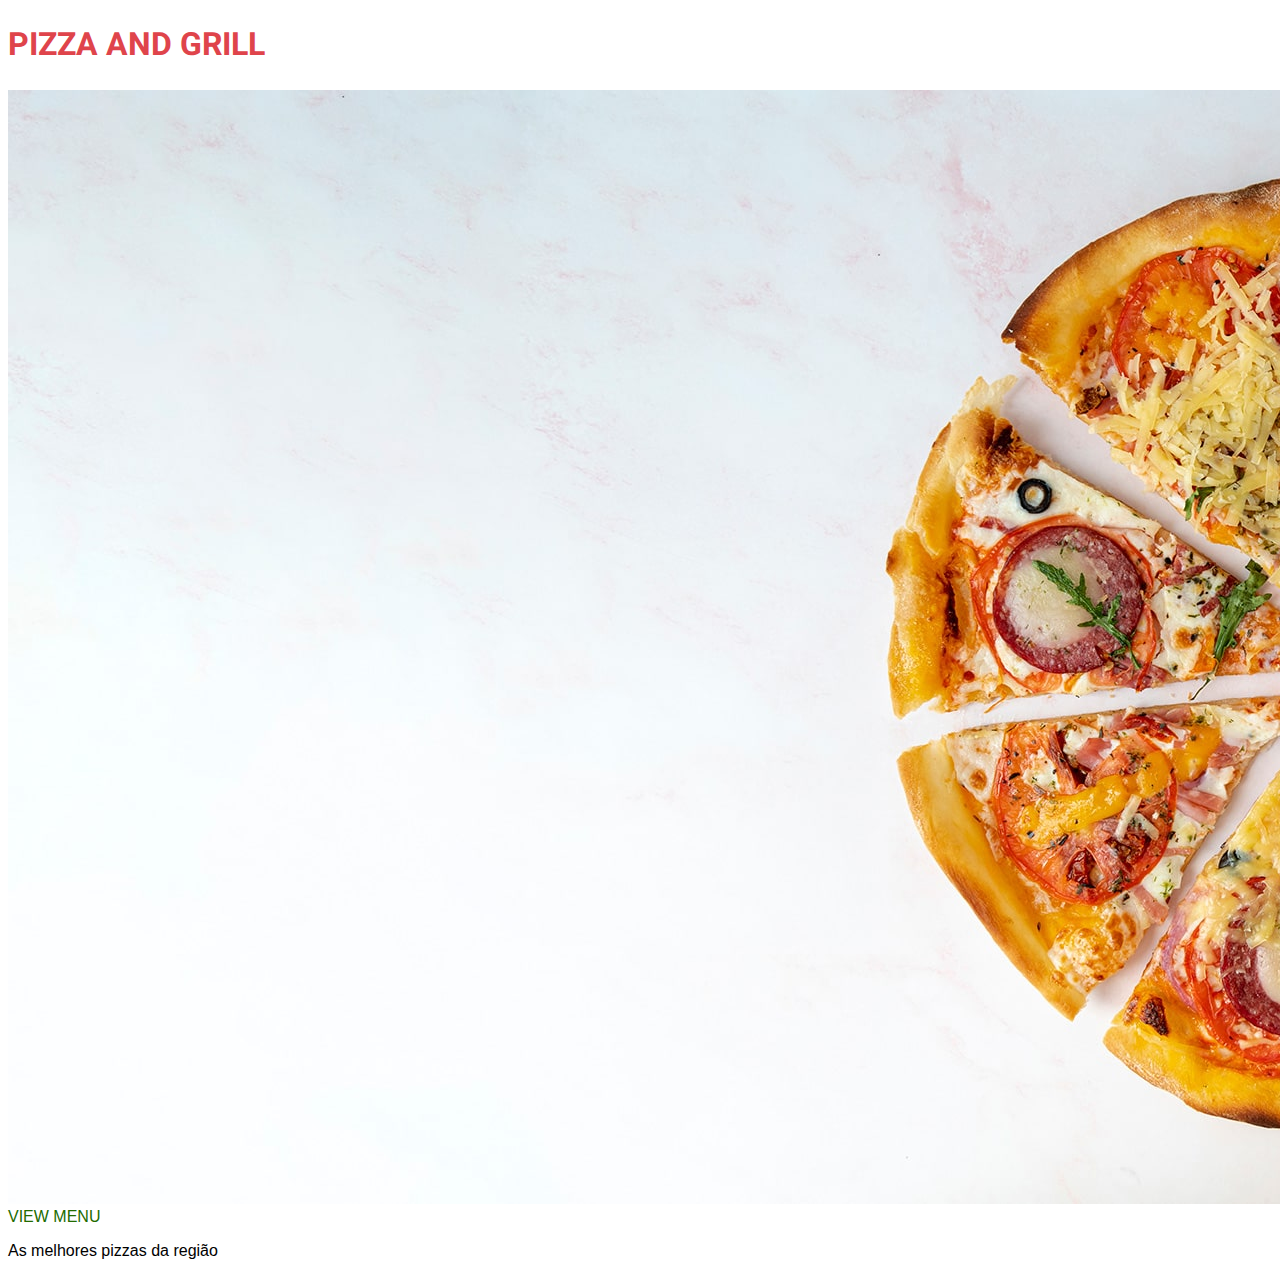
==== pizza.html @ 90a3c9e8 "Inicio do projeto" ====
<!DOCTYPE html>
<html lang="pt-br">
<head>
    <meta charset="UTF-8">
    <meta name="viewport" content="width=device-width, initial-scale=1.0">
    <link rel="stylesheet" href="imagens/style.css">

    <link rel="shortcut icon" href="imagens/pizza.png" type="image/x-icon">

    <style>
        @import url('https://fonts.googleapis.com/css2?family=Calistoga&family=Heebo:wght@100..900&family=Montserrat:ital,wght@0,700;1,700&family=Poppins:ital,wght@0,100;0,200;0,300;0,400;0,500;0,600;0,700;0,800;0,900;1,100;1,200;1,300;1,400;1,500;1,600;1,700;1,800;1,900&display=swap');
        </style>
    <title>Pizza</title>
    
</head>
<body>
    <h1>PIZZA AND GRILL</h1>
    <img src="imagens/pizza.jpg" alt="pizza">
    <a href="">VIEW MENU</a>
    <p>As melhores pizzas da região</p>
</body>
</html>
---- imagens/style.css ----
@charset "UTF-8";

h1 {
    color: #DF444B;
    font-family: 'Heebo';
}

a {
    font-family: Arial, Helvetica, sans-serif;
    text-decoration: none;
    color: rgb(34, 107, 0);
}

p {
    font-family: Arial, Helvetica, sans-serif;
}

img {

}
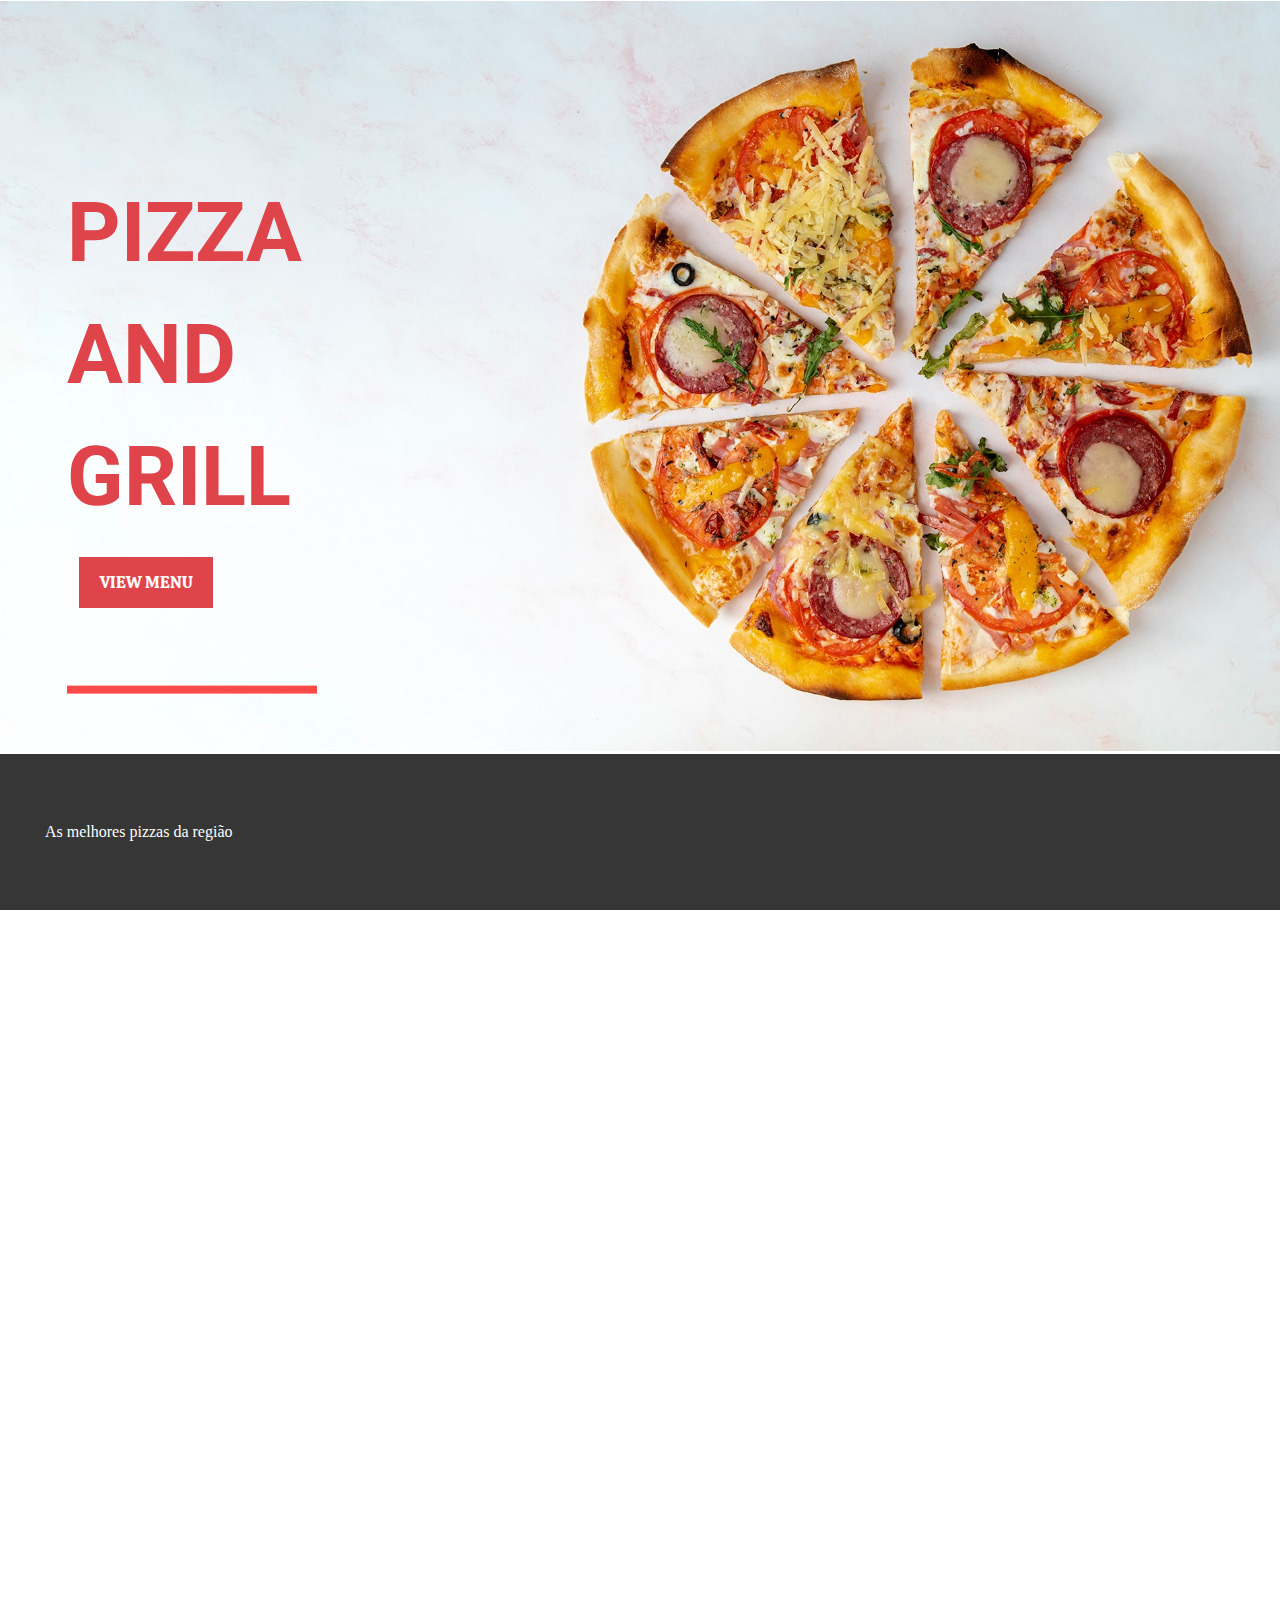
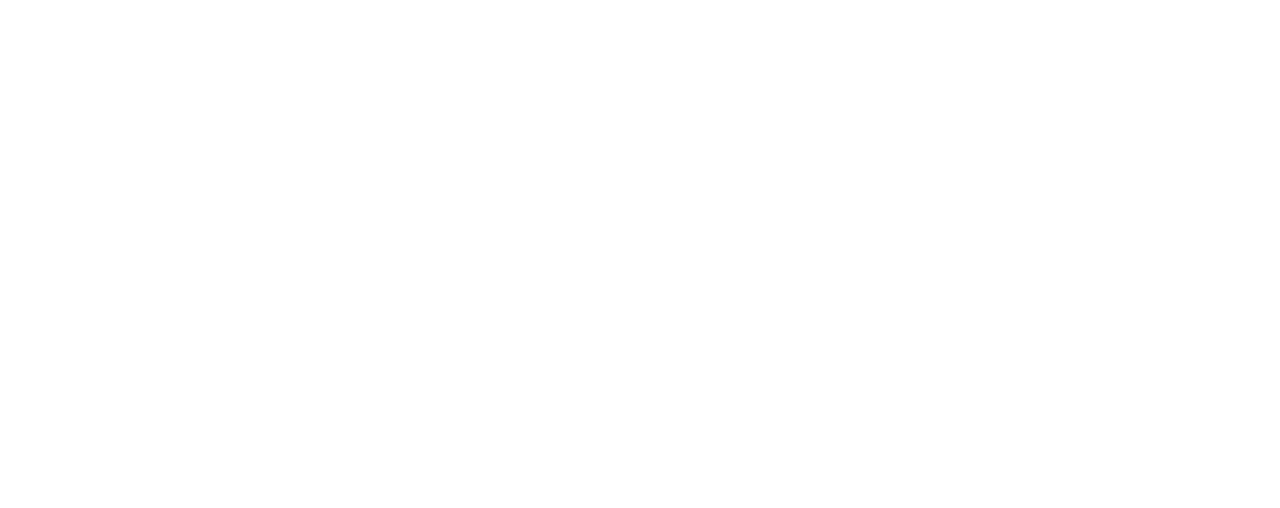
==== commit f83a2424: "Quase completo" ====
--- a/pizza.html
+++ b/pizza.html
@@ -7,16 +7,26 @@
 
     <link rel="shortcut icon" href="imagens/pizza.png" type="image/x-icon">
 
+
     <style>
         @import url('https://fonts.googleapis.com/css2?family=Calistoga&family=Heebo:wght@100..900&family=Montserrat:ital,wght@0,700;1,700&family=Poppins:ital,wght@0,100;0,200;0,300;0,400;0,500;0,600;0,700;0,800;0,900;1,100;1,200;1,300;1,400;1,500;1,600;1,700;1,800;1,900&display=swap');
+
+        
         </style>
+        <style>
+            @import url('https://fonts.googleapis.com/css2?family=Cabin:ital,wght@0,400..700;1,400..700&family=Calistoga&family=Heebo:wght@100..900&family=Montserrat:ital,wght@0,700;1,700&family=Poppins:ital,wght@0,100;0,200;0,300;0,400;0,500;0,600;0,700;0,800;0,900;1,100;1,200;1,300;1,400;1,500;1,600;1,700;1,800;1,900&family=Rubik:ital,wght@0,300..900;1,300..900&display=swap');
+            </style>
     <title>Pizza</title>
     
 </head>
 <body>
-    <h1>PIZZA AND GRILL</h1>
+    <h1 id="css">PIZZA <br> AND <br> GRILL</h1>
     <img src="imagens/pizza.jpg" alt="pizza">
-    <a href="">VIEW MENU</a>
-    <p>As melhores pizzas da região</p>
+    <p><a href="">VIEW MENU</a></p>
+
+    <header>
+        <p>As melhores pizzas da região</p>
+    </header>
+    
 </body>
 </html>
--- a/imagens/style.css
+++ b/imagens/style.css
@@ -1,20 +1,70 @@
 @charset "UTF-8";
+
+body {
+    margin: 0;
+    padding: 0;
+}
 
 h1 {
     color: #DF444B;
     font-family: 'Heebo';
+    position: absolute;
+    top: 42%;
+    left: 15%;
+    transform: translate(-50%, -50%);
+    z-index: 1;
+    font-size: 83px;
+    content: "";
+    position: absolute;
+    border-bottom: 8px solid #ff4a4a;
+    width: 250px;
+    right: 47px;
+    bottom: -110px;
 }
-
-a {
-    font-family: Arial, Helvetica, sans-serif;
+ a {
+    display: block;
+    margin: 0 auto;
+    text-align: center;
+    background-color:#DF444B;
+    color: white;
+    padding: 15px;
+    border-radius: 0px;
     text-decoration: none;
-    color: rgb(34, 107, 0);
+    font-family: 'Outfit';
+    margin: 573px;
+    top: -771px;
+    left: -494px;
+    position: relative;
+    font-family: "Calistoga", serif;
 }
 
 p {
-    font-family: Arial, Helvetica, sans-serif;
+    
+}
+
+header {
+    background-color: #363636;
+    padding: 10px;
+    color: white;
+    display: flex;
+    flex-flow: row wrap;
+    justify-content: space-between;
+    align-items: center;
+    position: relative;
+    right: 8px;
+    padding: 53px;
+    width: 1245px;
+    top: -1198px;
 }
 
 img {
-
+    position: relative;
+    right: 8px;
+    padding-top: 1px;
+    max-width: 1347px;
+    max-height:750px;
+    width: auto;
+    height: auto;
+    
+    background-size: cover;
 }